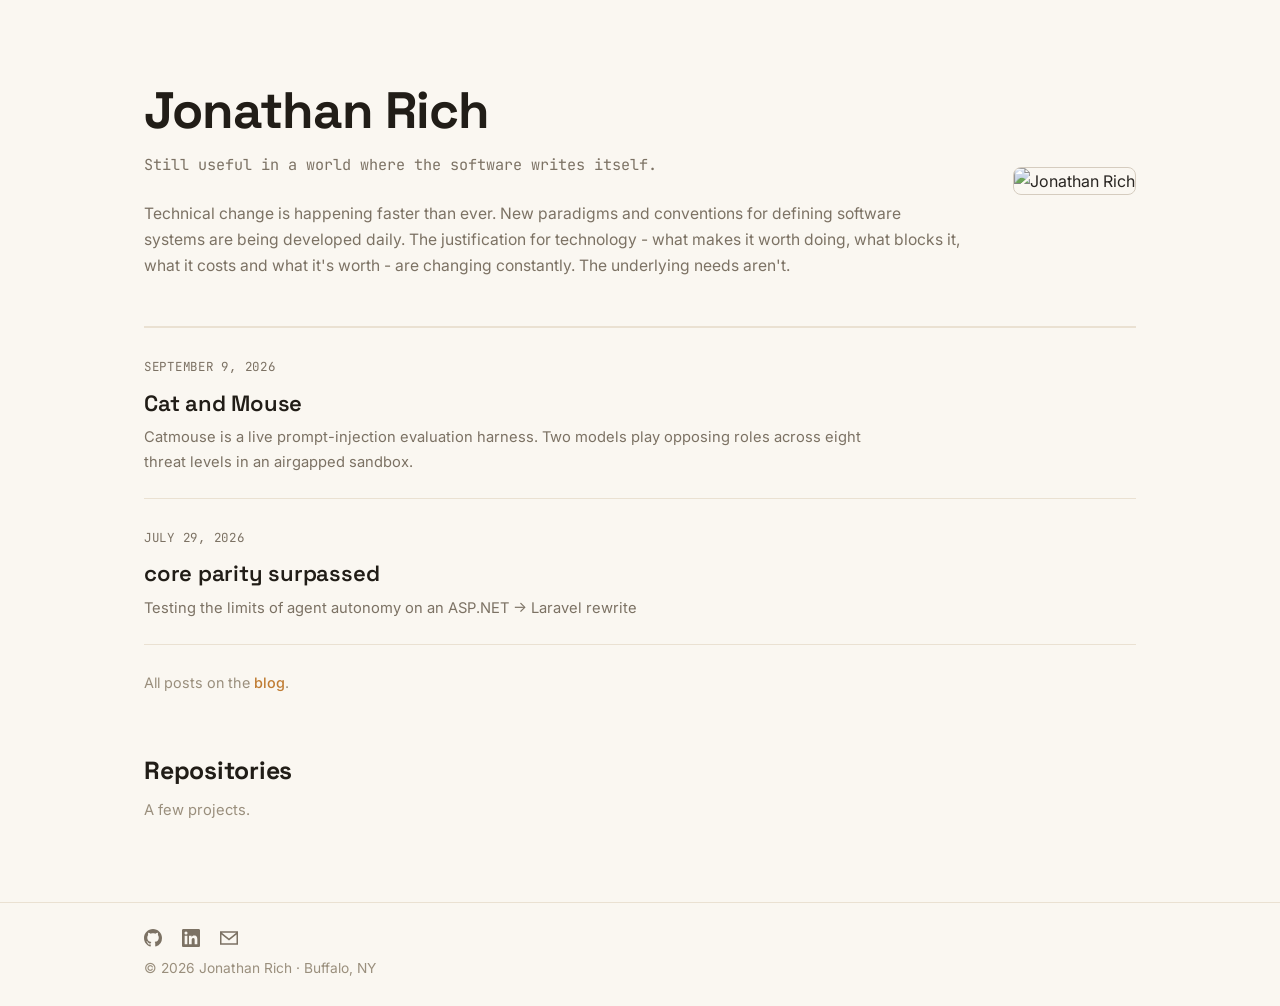
==== index.html @ 49f01486 "Posts." ====
<!DOCTYPE html>
<html lang="en">
<head>
  <meta charset="UTF-8">
  <meta name="viewport" content="width=device-width, initial-scale=1.0">
  <title>Jonathan Rich — Still useful.</title>
  <meta name="description" content="Jonathan Rich — Still useful in a world where the software writes itself.">
  <link rel="preconnect" href="https://fonts.googleapis.com">
  <link rel="preconnect" href="https://fonts.gstatic.com" crossorigin>
  <link href="https://fonts.googleapis.com/css2?family=Space+Grotesk:wght@500;600;700&family=Inter:wght@400;500;600&family=JetBrains+Mono:wght@400;500&display=swap" rel="stylesheet">
  <link rel="stylesheet" href="style.css">
</head>
<body>
  <main class="container">
    <section class="hero">
      <div class="hero-text">
        <h1>Jonathan Rich</h1>
        <p class="hero-bio">Still useful in a world where the software writes itself.</p>
        <div class="hero-about">
<p>Technical change is happening faster than ever. New paradigms and conventions for defining software systems are being developed daily. The justification for technology - what makes it worth doing, what blocks it, what it costs and what it's worth - are changing constantly. The underlying needs aren't.</p>
        </div>
      </div>
      <div class="hero-avatar">
        <img src="https://avatars.githubusercontent.com/u/1329233?v=4&amp;s=400" alt="Jonathan Rich" width="256" height="256">
      </div>
    </section>

    <section class="recent">
      <a class="post-entry" href="blog/cat-and-mouse.html">
        <span class="post-entry-date">September 9, 2026</span>
        <h3 class="post-entry-title">Cat and Mouse</h3>
        <p class="post-entry-desc">Catmouse is a live prompt-injection evaluation harness. Two models play opposing roles across eight threat levels in an airgapped sandbox.</p>
      </a>
      <a class="post-entry" href="blog/core-parity-surpassed.html">
        <span class="post-entry-date">July 29, 2026</span>
        <h3 class="post-entry-title">core parity surpassed</h3>
        <p class="post-entry-desc">Testing the limits of agent autonomy on an ASP.NET -> Laravel rewrite</p>
      </a>
      <p class="projects-more">All posts on the <a href="blog/index.html">blog</a>.</p>
    </section>

    <section class="projects">
      <div class="section-head">
        <h2>Repositories</h2>
        <p class="sub">A few projects.</p>
      </div>
      <ul class="project-list">

      </ul>
    </section>  </main>

  <footer class="site-footer">
    <div class="container">
      <p class="footer-links">
        <a href="https://github.com/jdrich" target="_blank" rel="noopener" aria-label="GitHub">
          <svg viewBox="0 0 16 16" xmlns="http://www.w3.org/2000/svg" role="img" aria-hidden="true"><path d="M8 0C3.58 0 0 3.58 0 8c0 3.54 2.29 6.53 5.47 7.59.4.07.55-.17.55-.38 0-.19-.01-.82-.01-1.49-2.01.37-2.53-.49-2.69-.94-.09-.23-.48-.94-.82-1.13-.28-.15-.68-.52-.01-.53.63-.01 1.08.58 1.23.82.72 1.21 1.87.87 2.33.66.07-.52.28-.87.51-1.07-1.78-.2-3.64-.89-3.64-3.95 0-.87.31-1.59.82-2.15-.08-.2-.36-1.02.08-2.12 0 0 .67-.21 2.2.82.64-.18 1.32-.27 2-.27s1.36.09 2 .27c1.53-1.04 2.2-.82 2.2-.82.44 1.1.16 1.92.08 2.12.51.56.82 1.27.82 2.15 0 3.07-1.87 3.75-3.65 3.95.29.25.54.73.54 1.48 0 1.07-.01 1.93-.01 2.2 0 .21.15.46.55.38A8.01 8.01 0 0 0 16 8c0-4.42-3.58-8-8-8z"/></svg>
        </a>
        <a href="https://www.linkedin.com/in/jonathan-rich-a9324a171" target="_blank" rel="noopener" aria-label="LinkedIn">
          <svg viewBox="0 0 24 24" xmlns="http://www.w3.org/2000/svg" role="img" aria-hidden="true"><path d="M20.447 20.452h-3.554v-5.569c0-1.328-.027-3.037-1.852-3.037-1.853 0-2.136 1.445-2.136 2.939v5.667H9.351V9h3.414v1.561h.046c.477-.9 1.637-1.85 3.37-1.85 3.601 0 4.267 2.37 4.267 5.455v6.286zM5.337 7.433a2.062 2.062 0 0 1-2.063-2.065 2.064 2.064 0 1 1 2.063 2.065zm1.782 13.019H3.555V9h3.564v11.452zM22.225 0H1.771C.792 0 0 .774 0 1.729v20.542C0 23.227.792 24 1.771 24h20.451C23.2 24 24 23.227 24 22.271V1.729C24 .774 23.2 0 22.222 0h.003z"/></svg>
        </a>
        <a href="mailto:jdrich+github@gmail.com" aria-label="Email">
          <svg viewBox="0 0 24 24" xmlns="http://www.w3.org/2000/svg" role="img" aria-hidden="true"><path d="M0 3v18h24V3H0zm21.518 2L12 12.713 2.482 5h19.036zM2 19V7.183l10 8.104 10-8.104V19H2z"/></svg>
        </a>
      </p>
      <p class="footer-note">
        &copy; <span id="year"></span> Jonathan Rich &middot; Buffalo, NY
      </p>
    </div>
  </footer>

  <script>
    document.getElementById('year').textContent = new Date().getFullYear();
  </script>

  <!-- super basic image modal for .prose-image -->
  <div id="img-modal" style="display:none;position:fixed;top:0;left:0;width:100%;height:100%;background:rgba(0,0,0,0.88);z-index:9999;align-items:center;justify-content:center;cursor:zoom-out;">
    <img id="modal-img" style="max-width:95vw;max-height:95vh;box-shadow:0 10px 40px rgba(0,0,0,.6);border-radius:6px;">
  </div>
  <script>
    (function(){
      const modal = document.getElementById('img-modal');
      const mimg = document.getElementById('modal-img');
      document.querySelectorAll('.prose .prose-image').forEach(function(img){
        img.addEventListener('click', function(){
          mimg.src = img.src;
          modal.style.display = 'flex';
        });
      });
      modal.addEventListener('click', function(){ modal.style.display = 'none'; });
      document.addEventListener('keydown', function(e){ if(e.key === 'Escape' && modal.style.display === 'flex') modal.style.display = 'none'; });
    })();
  </script>
</body>
</html>
---- style.css ----
/* Jonathan Rich — jonathanri.ch */

:root {
  --bg: #faf7f1;
  --bg-raised: #f4efe6;
  --panel: #ffffff;
  --line: #eae1d2;
  --line-strong: #d9ccb8;
  --bone: #2b2620;
  --ink: #211d17;
  --muted: #7c7264;
  --faint: #9a8f7d;
  --accent: #c07d34;
  --accent-dim: #a06a2d;
  --sans: "Space Grotesk", "Inter", -apple-system, BlinkMacSystemFont, "Segoe UI", Arial, sans-serif;
  --body: "Inter", -apple-system, BlinkMacSystemFont, "Segoe UI", Arial, sans-serif;
  --mono: "JetBrains Mono", ui-monospace, "Cascadia Mono", Consolas, monospace;
}

* { box-sizing: border-box; margin: 0; padding: 0; }

html { scroll-behavior: smooth; }

body {
  font-family: var(--body);
  color: var(--bone);
  background: var(--bg);
  line-height: 1.65;
  -webkit-font-smoothing: antialiased;
}

.container {
  max-width: 1040px;
  margin: 0 auto;
  padding: 0 24px;
}

/* ---------- minimal brand banner (name → home) ---------- */

.site-banner {
  border-bottom: 1px solid var(--line);
  background: rgba(250, 247, 241, 0.92);
  backdrop-filter: blur(6px);
}

.site-banner .container a {
  display: inline-block;
  font-family: var(--sans);
  font-weight: 700;
  color: var(--ink);
  text-decoration: none;
  font-size: 1.05rem;
  letter-spacing: -0.01em;
  padding-top: 14px;
  padding-bottom: 14px;
}

.site-banner .container a:hover { color: var(--accent); }

/* ---------- hero ---------- */

.hero {
  padding: 84px 0 48px;
  display: flex;
  align-items: center;
  justify-content: space-between;
  gap: 48px;
}

.hero-text {
  flex: 1;
  min-width: 0;
}

.hero-avatar img {
  width: 256px;
  height: 256px;
  border-radius: 8px;
  border: 1px solid var(--line-strong);
  filter: grayscale(35%);
  flex-shrink: 0;
}

.kicker {
  display: inline-block;
  font-family: var(--mono);
  font-size: 0.74rem;
  font-weight: 500;
  letter-spacing: 0.14em;
  text-transform: uppercase;
  color: var(--accent);
  border: 1px solid var(--line-strong);
  padding: 6px 14px;
  margin-bottom: 20px;
}

.hero h1 {
  font-family: var(--sans);
  font-size: 3.2rem;
  font-weight: 700;
  letter-spacing: -0.02em;
  line-height: 1.05;
  color: var(--ink);
}

.hero-bio {
  margin-top: 14px;
  font-family: var(--mono);
  font-size: 0.95rem;
  color: var(--muted);
}

.hero-about {
  margin-top: 24px;
  max-width: 100%;
  color: var(--muted);
  font-size: 0.98rem;
}
.hero-about p { margin: 0; }
.hero-about p + p { margin-top: 0.85em; }

.hero-about strong { color: var(--bone); font-weight: 600; }

/* ---------- recent writing (home) ---------- */

.recent {
  border-top: 1px solid var(--line);
  padding-bottom: 56px;
}

/* ---------- projects ---------- */

.projects { padding-bottom: 56px; }

.section-head h2 {
  font-family: var(--sans);
  font-size: 1.55rem;
  font-weight: 700;
  letter-spacing: -0.01em;
  color: var(--ink);
}

.section-head .sub {
  color: var(--faint);
  font-size: 0.92rem;
  margin-top: 6px;
  margin-bottom: 24px;
}

.project-list {
  list-style: none;
  display: grid;
  grid-template-columns: 1fr 1fr;
  gap: 14px;
}

.project-card {
  border: 1px solid var(--line);
  border-radius: 6px;
  padding: 18px 20px;
  background: var(--panel);
  transition: border-color 0.15s ease, transform 0.15s ease;
  position: relative;
}

.project-card:hover {
  border-color: var(--accent);
  transform: translateY(-2px);
}

.project-card h3 {
  font-family: var(--sans);
  font-size: 1.02rem;
  font-weight: 600;
  margin-bottom: 6px;
  letter-spacing: -0.01em;
}

.project-card h3 a {
  color: var(--ink);
  text-decoration: none;
}

.project-card h3 a:hover { color: var(--accent); }

/* whole card is the click target */
.project-card h3 a::after {
  content: "";
  position: absolute;
  inset: 0;
}

.project-card p {
  color: var(--muted);
  font-size: 0.88rem;
}

.lang {
  display: inline-block;
  margin-top: 12px;
  font-family: var(--mono);
  font-size: 0.7rem;
  font-weight: 500;
  letter-spacing: 0.06em;
  text-transform: uppercase;
  color: var(--faint);
  border: 1px solid var(--line-strong);
  padding: 2px 8px;
  border-radius: 3px;
}

.projects-more {
  margin-top: 26px;
  color: var(--faint);
  font-size: 0.9rem;
}

.projects-more a {
  color: var(--accent);
  text-decoration: none;
  font-weight: 500;
}

.projects-more a:hover { text-decoration: underline; }

/* ---------- blog ---------- */

.page-head {
  padding: 72px 0 32px;
}

.page-head h1 {
  font-family: var(--sans);
  font-size: 2.6rem;
  font-weight: 700;
  letter-spacing: -0.02em;
  color: var(--ink);
}

.page-head p {
  margin-top: 10px;
  color: var(--muted);
  font-size: 0.98rem;
}

.blog-index {
  padding: 0 0 64px;
}

.blog-index .empty {
  color: var(--muted);
  border: 1px dashed var(--line-strong);
  border-radius: 6px;
  padding: 48px 20px;
  text-align: center;
  font-family: var(--mono);
  font-size: 0.88rem;
}

.post-entry {
  display: block;
  padding: 24px 0;
  border-bottom: 1px solid var(--line);
  text-decoration: none;
  color: inherit;
}

.post-entry:first-of-type { border-top: 1px solid var(--line); }

.post-entry:hover h3 { color: var(--accent); }

.post-entry-date {
  font-family: var(--mono);
  font-size: 0.78rem;
  color: var(--muted);
  text-transform: uppercase;
  letter-spacing: 0.06em;
}

.post-entry-title {
  font-family: var(--sans);
  font-size: 1.38rem;
  font-weight: 600;
  color: var(--ink);
  margin: 6px 0 4px;
  letter-spacing: -0.01em;
  transition: color 0.15s ease;
}

.post-entry-desc {
  color: var(--muted);
  font-size: 0.92rem;
  max-width: 720px;
}

/* ---------- single post ---------- */

.post {
  padding: 72px 0 80px;
}

.post-meta {
  font-family: var(--mono);
  font-size: 0.8rem;
  color: var(--muted);
  margin-bottom: 18px;
}

.post-meta a {
  color: var(--muted);
  text-decoration: none;
}

.post-meta a:hover { color: var(--accent); }

.post-title {
  font-family: var(--sans);
  font-size: 2.4rem;
  font-weight: 700;
  letter-spacing: -0.02em;
  color: var(--ink);
  line-height: 1.15;
  margin-bottom: 24px;
}

.prose {
  font-size: 1.02rem;
  color: var(--bone);
  max-width: 720px;
}

.prose h2 {
  font-family: var(--sans);
  font-size: 1.45rem;
  font-weight: 600;
  color: var(--ink);
  margin: 40px 0 14px;
}

.prose h3 {
  font-family: var(--sans);
  font-size: 1.15rem;
  font-weight: 600;
  color: var(--ink);
  margin: 32px 0 10px;
}

.prose p { margin: 0 0 18px; }

.prose a {
  color: var(--accent-dim);
  text-decoration: underline;
  text-underline-offset: 2px;
}

.prose a:hover { color: var(--accent); }

.prose strong { color: var(--ink); font-weight: 600; }

.prose ul {
  margin: 0 0 18px;
  padding-left: 24px;
}

.prose li { margin: 6px 0; }

.prose blockquote {
  background: var(--bg-raised);
  border-left: 3px solid var(--accent);
  border-radius: 0 6px 6px 0;
  padding: 16px 20px;
  margin: 26px 0;
  color: var(--ink);
  font-style: normal;
}

.prose blockquote p {
  margin: 0 0 10px;
  color: var(--ink);
}

.prose blockquote p:last-child { margin-bottom: 0; }

.prose code {
  font-family: var(--mono);
  font-size: 0.86em;
  background: var(--bg-raised);
  border: 1px solid var(--line);
  border-radius: 4px;
  padding: 1px 5px;
  color: var(--ink);
}

.prose pre {
  background: var(--bg-raised);
  border: 1px solid var(--line);
  border-radius: 6px;
  padding: 16px 18px;
  overflow-x: auto;
  margin: 0 0 18px;
}

.prose pre code {
  background: none;
  border: none;
  padding: 0;
  font-size: 0.86rem;
  line-height: 1.55;
}

.prose hr {
  border: none;
  border-top: 1px solid var(--line);
  margin: 32px 0;
}

/* ---------- footer ---------- */

.site-footer {
  border-top: 1px solid var(--line);
  padding: 26px 0;
  color: var(--faint);
  font-size: 0.86rem;
}

.site-footer .footer-links {
  display: flex;
  align-items: center;
  gap: 20px;
  margin-bottom: 10px;
}

.site-footer .footer-links a {
  display: inline-flex;
}

.site-footer .footer-links svg {
  width: 18px;
  height: 18px;
  fill: currentColor;
}

.site-footer .footer-note {
  color: var(--faint);
}

.site-footer a {
  color: var(--muted);
  text-decoration: none;
}

.site-footer a:hover { color: var(--accent); }

/* ---------- responsive ---------- */

@media (max-width: 720px) {
  .project-list { grid-template-columns: 1fr; }
  .hero {
    flex-direction: column;
    align-items: flex-start;
    gap: 28px;
    padding-top: 56px;
  }
  .hero-avatar img { width: 224px; height: 224px; }
  .hero h1 { font-size: 2.3rem; }
}

@media (max-width: 480px) {
  .container { padding: 0 20px; }
}
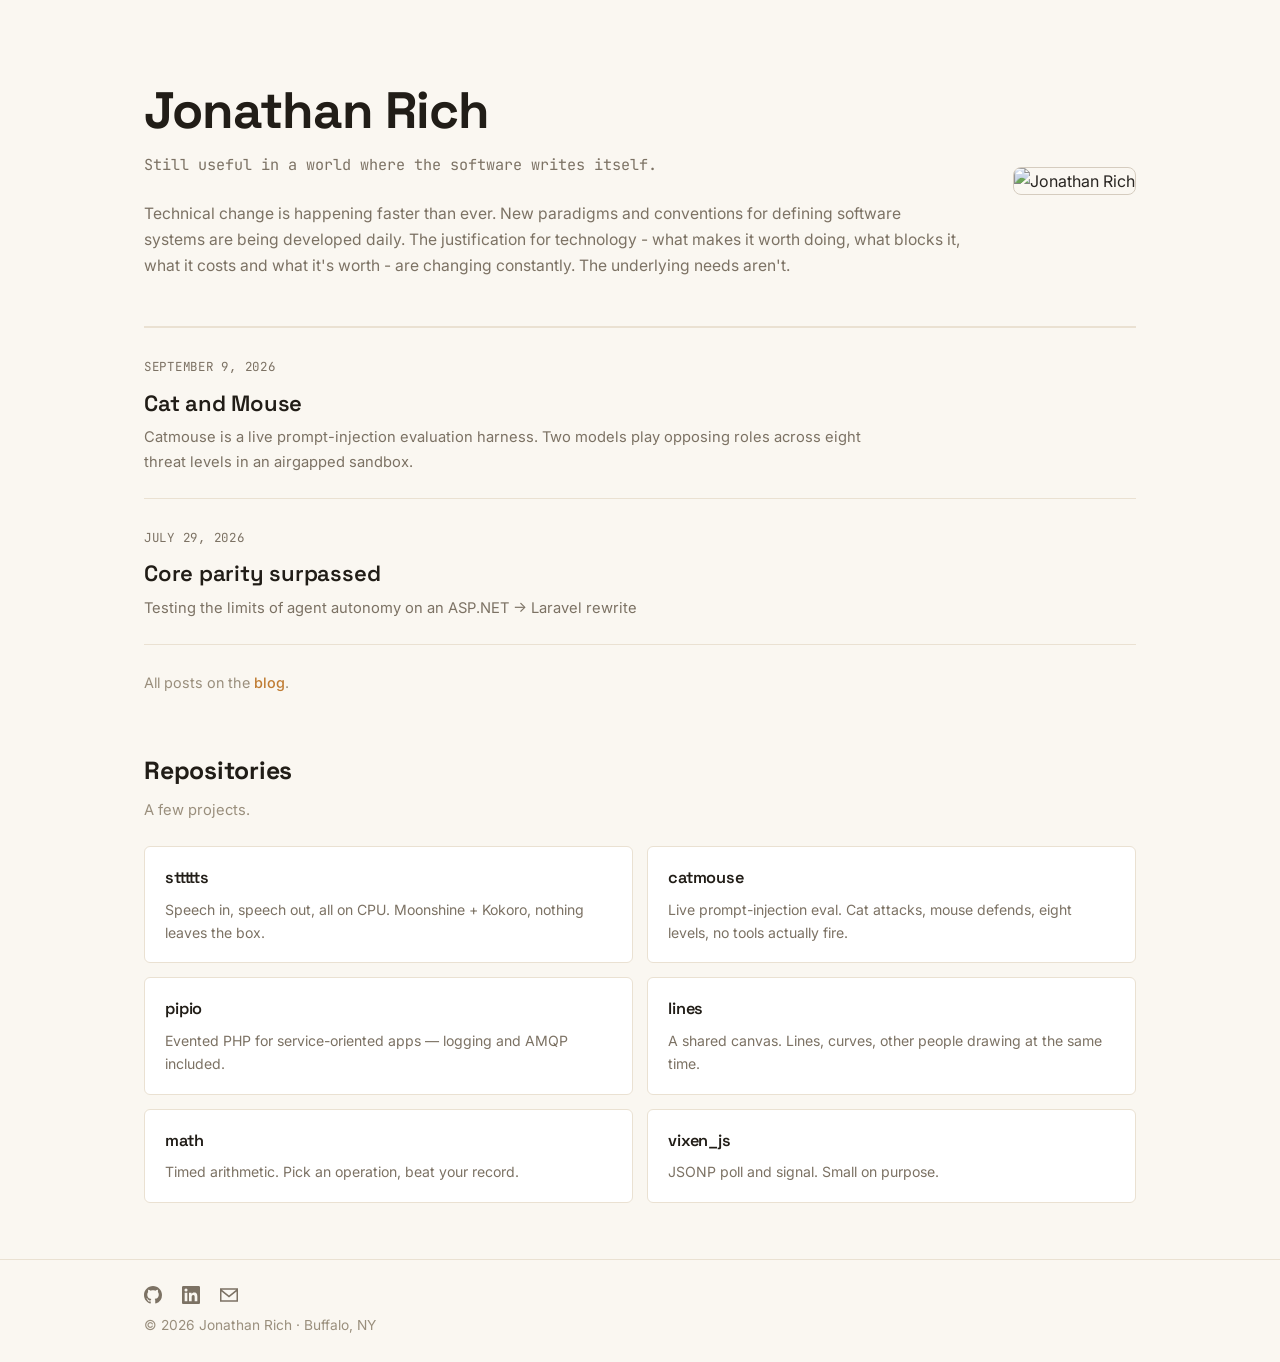
==== commit 2406ea77: "Fixing grok's insistence." ====
--- a/index.html
+++ b/index.html
@@ -33,7 +33,7 @@
       </a>
       <a class="post-entry" href="blog/core-parity-surpassed.html">
         <span class="post-entry-date">July 29, 2026</span>
-        <h3 class="post-entry-title">core parity surpassed</h3>
+        <h3 class="post-entry-title">Core parity surpassed</h3>
         <p class="post-entry-desc">Testing the limits of agent autonomy on an ASP.NET -> Laravel rewrite</p>
       </a>
       <p class="projects-more">All posts on the <a href="blog/index.html">blog</a>.</p>
@@ -45,7 +45,30 @@
         <p class="sub">A few projects.</p>
       </div>
       <ul class="project-list">
-
+        <li class="project-card">
+          <h3><a href="https://github.com/jdrich/sttttts" target="_blank" rel="noopener">sttttts</a></h3>
+          <p>Speech in, speech out, all on CPU. Moonshine + Kokoro, nothing leaves the box.</p>
+        </li>
+        <li class="project-card">
+          <h3><a href="https://github.com/jdrich/catmouse" target="_blank" rel="noopener">catmouse</a></h3>
+          <p>Live prompt-injection eval. Cat attacks, mouse defends, eight levels, no tools actually fire.</p>
+        </li>
+        <li class="project-card">
+          <h3><a href="https://github.com/jdrich/pipio" target="_blank" rel="noopener">pipio</a></h3>
+          <p>Evented PHP for service-oriented apps — logging and AMQP included.</p>
+        </li>
+        <li class="project-card">
+          <h3><a href="https://github.com/jdrich/lines" target="_blank" rel="noopener">lines</a></h3>
+          <p>A shared canvas. Lines, curves, other people drawing at the same time.</p>
+        </li>
+        <li class="project-card">
+          <h3><a href="https://github.com/jdrich/math" target="_blank" rel="noopener">math</a></h3>
+          <p>Timed arithmetic. Pick an operation, beat your record.</p>
+        </li>
+        <li class="project-card">
+          <h3><a href="https://github.com/jdrich/vixen_js" target="_blank" rel="noopener">vixen_js</a></h3>
+          <p>JSONP poll and signal. Small on purpose.</p>
+        </li>
       </ul>
     </section>  </main>
 
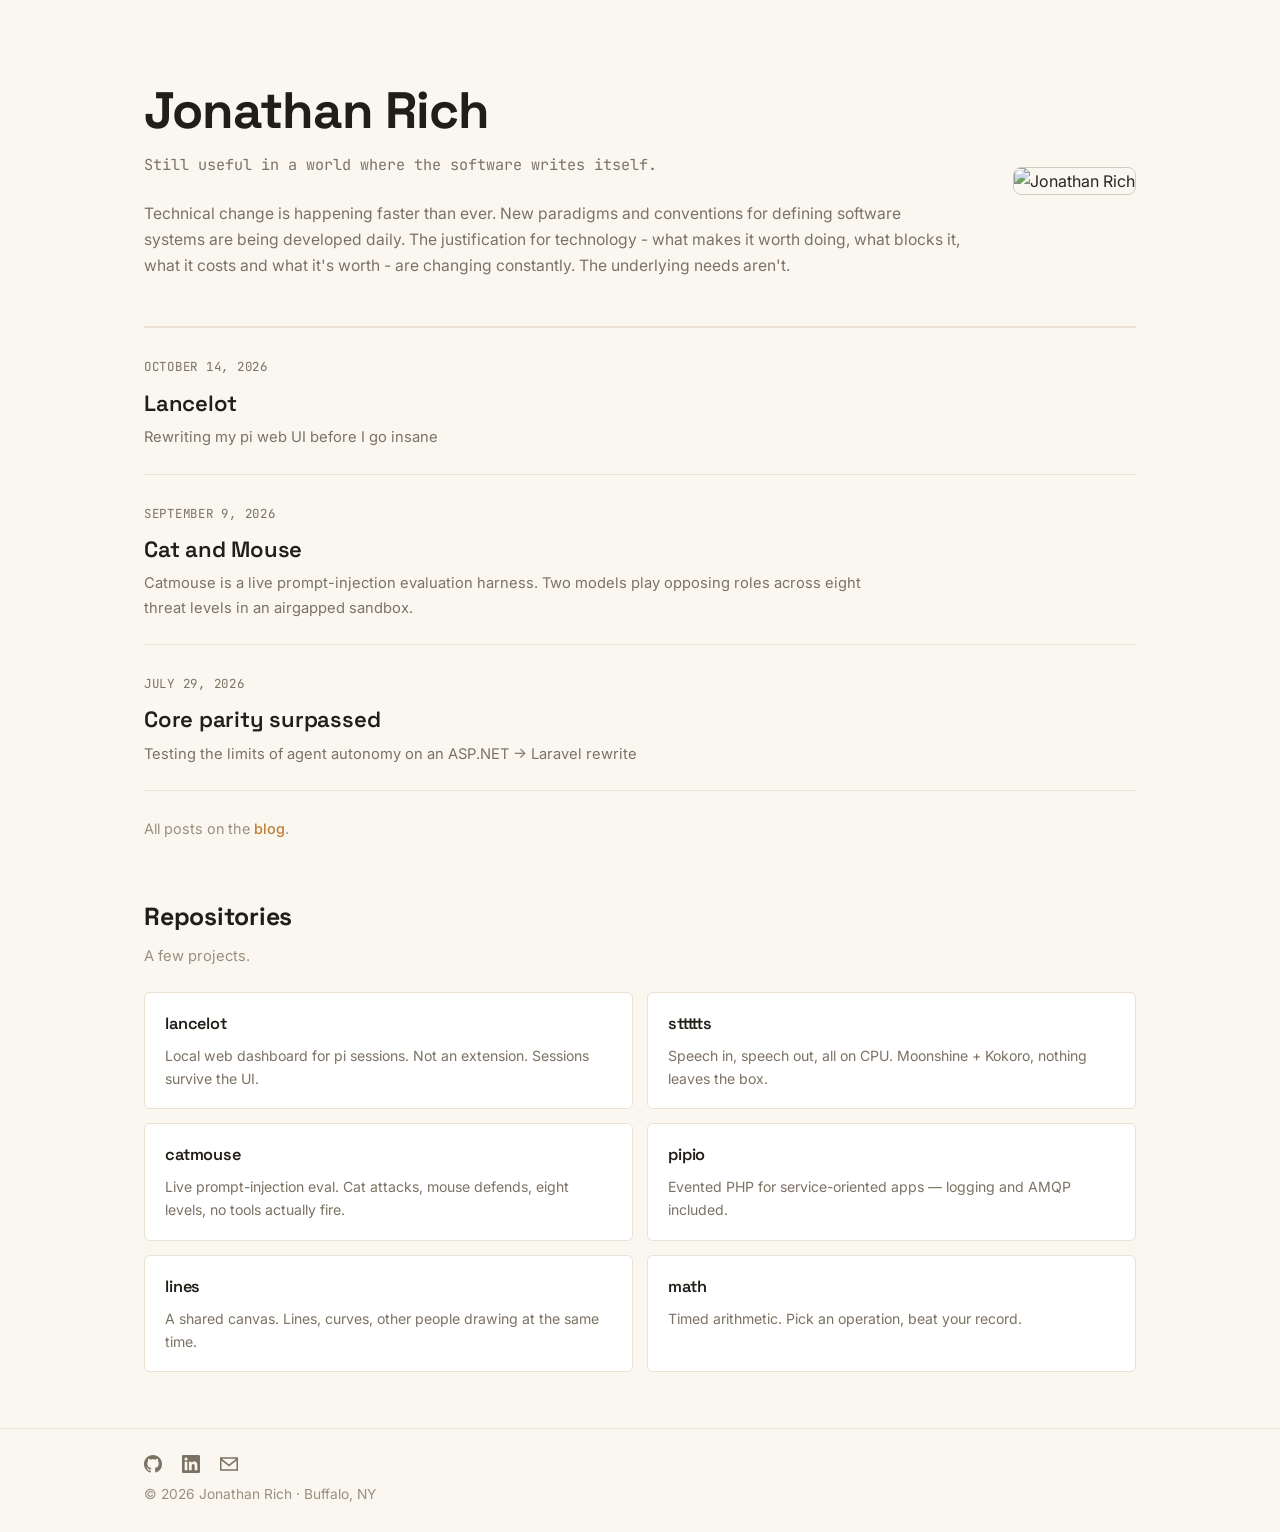
==== commit ac6591a3: "Publish Lancelot post." ====
--- a/index.html
+++ b/index.html
@@ -26,6 +26,11 @@
     </section>
 
     <section class="recent">
+      <a class="post-entry" href="blog/lancelot.html">
+        <span class="post-entry-date">October 14, 2026</span>
+        <h3 class="post-entry-title">Lancelot</h3>
+        <p class="post-entry-desc">Rewriting my pi web UI before I go insane</p>
+      </a>
       <a class="post-entry" href="blog/cat-and-mouse.html">
         <span class="post-entry-date">September 9, 2026</span>
         <h3 class="post-entry-title">Cat and Mouse</h3>
@@ -46,6 +51,10 @@
       </div>
       <ul class="project-list">
         <li class="project-card">
+          <h3><a href="https://github.com/jdrich/lancelot" target="_blank" rel="noopener">lancelot</a></h3>
+          <p>Local web dashboard for pi sessions. Not an extension. Sessions survive the UI.</p>
+        </li>
+        <li class="project-card">
           <h3><a href="https://github.com/jdrich/sttttts" target="_blank" rel="noopener">sttttts</a></h3>
           <p>Speech in, speech out, all on CPU. Moonshine + Kokoro, nothing leaves the box.</p>
         </li>
@@ -64,10 +73,6 @@
         <li class="project-card">
           <h3><a href="https://github.com/jdrich/math" target="_blank" rel="noopener">math</a></h3>
           <p>Timed arithmetic. Pick an operation, beat your record.</p>
-        </li>
-        <li class="project-card">
-          <h3><a href="https://github.com/jdrich/vixen_js" target="_blank" rel="noopener">vixen_js</a></h3>
-          <p>JSONP poll and signal. Small on purpose.</p>
         </li>
       </ul>
     </section>  </main>
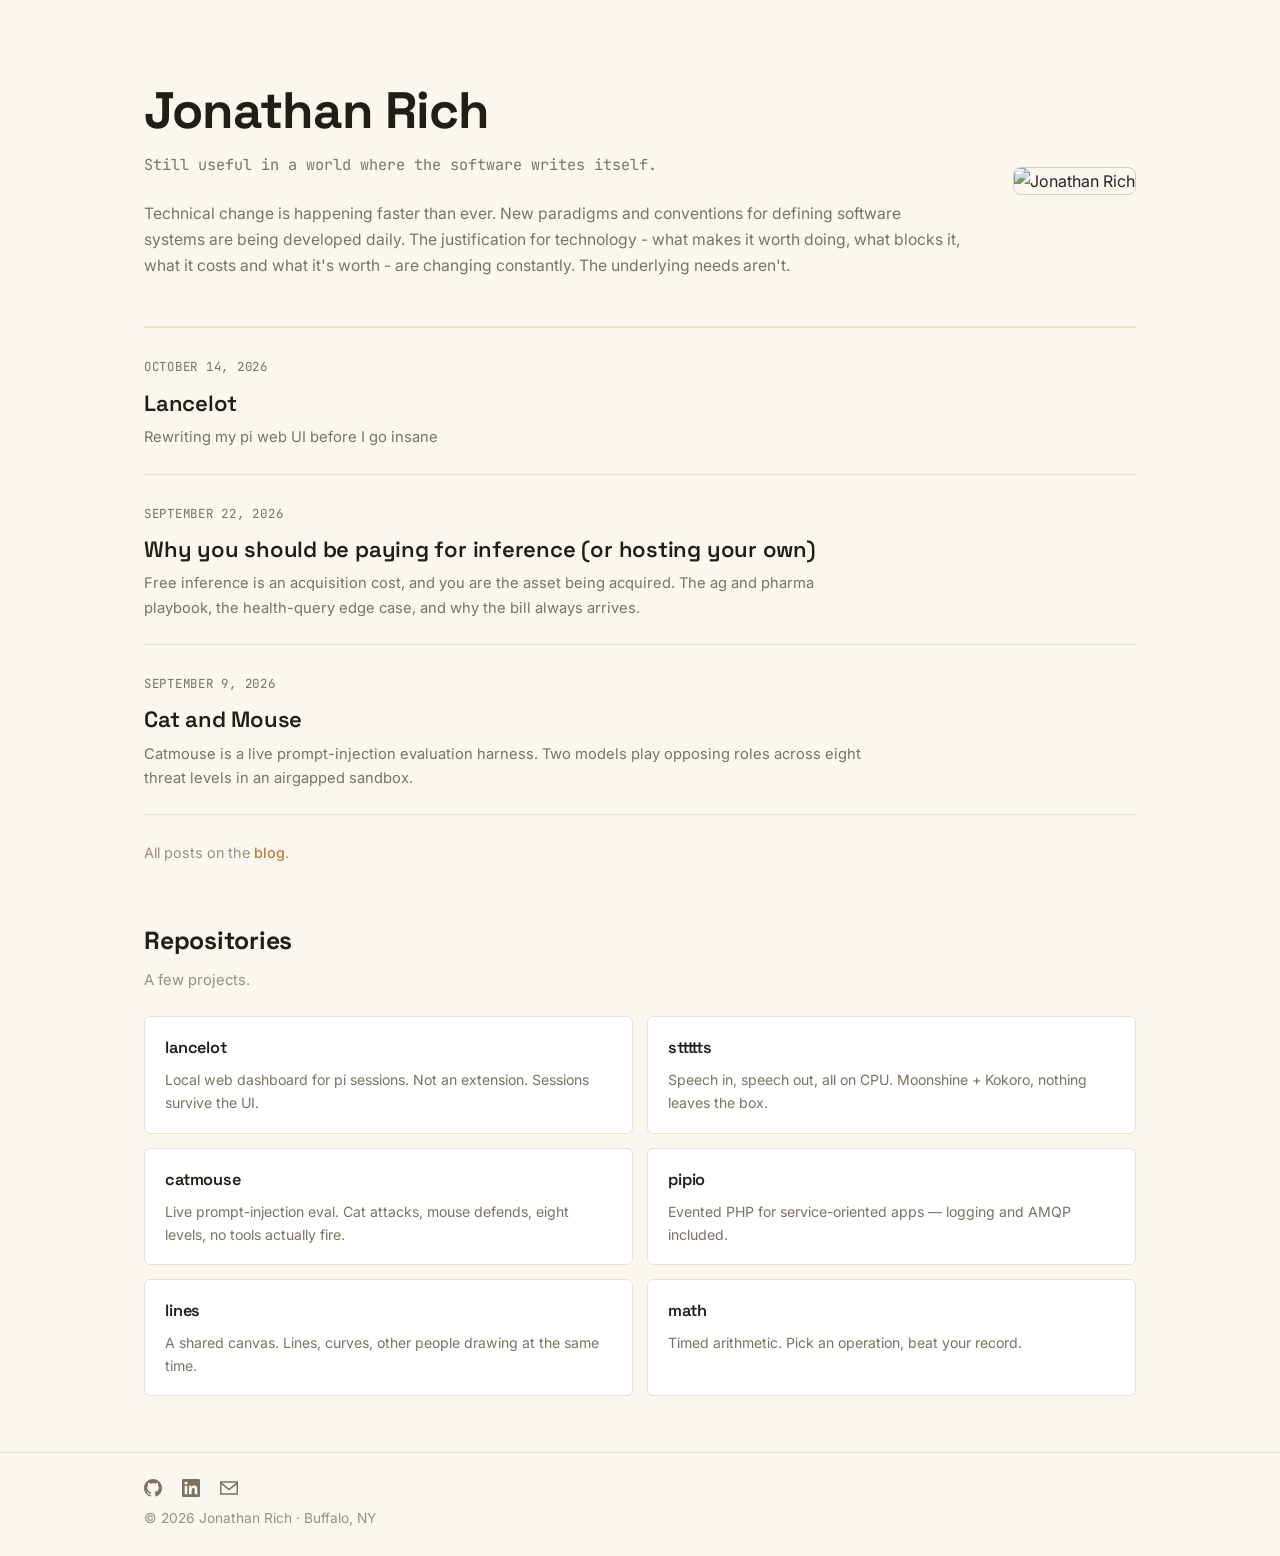
==== commit 5e34561c: "Include paying-for-inference in the publish." ====
--- a/index.html
+++ b/index.html
@@ -31,15 +31,15 @@
         <h3 class="post-entry-title">Lancelot</h3>
         <p class="post-entry-desc">Rewriting my pi web UI before I go insane</p>
       </a>
+      <a class="post-entry" href="blog/paying-for-inference.html">
+        <span class="post-entry-date">September 22, 2026</span>
+        <h3 class="post-entry-title">Why you should be paying for inference (or hosting your own)</h3>
+        <p class="post-entry-desc">Free inference is an acquisition cost, and you are the asset being acquired. The ag and pharma playbook, the health-query edge case, and why the bill always arrives.</p>
+      </a>
       <a class="post-entry" href="blog/cat-and-mouse.html">
         <span class="post-entry-date">September 9, 2026</span>
         <h3 class="post-entry-title">Cat and Mouse</h3>
         <p class="post-entry-desc">Catmouse is a live prompt-injection evaluation harness. Two models play opposing roles across eight threat levels in an airgapped sandbox.</p>
-      </a>
-      <a class="post-entry" href="blog/core-parity-surpassed.html">
-        <span class="post-entry-date">July 29, 2026</span>
-        <h3 class="post-entry-title">Core parity surpassed</h3>
-        <p class="post-entry-desc">Testing the limits of agent autonomy on an ASP.NET -> Laravel rewrite</p>
       </a>
       <p class="projects-more">All posts on the <a href="blog/index.html">blog</a>.</p>
     </section>
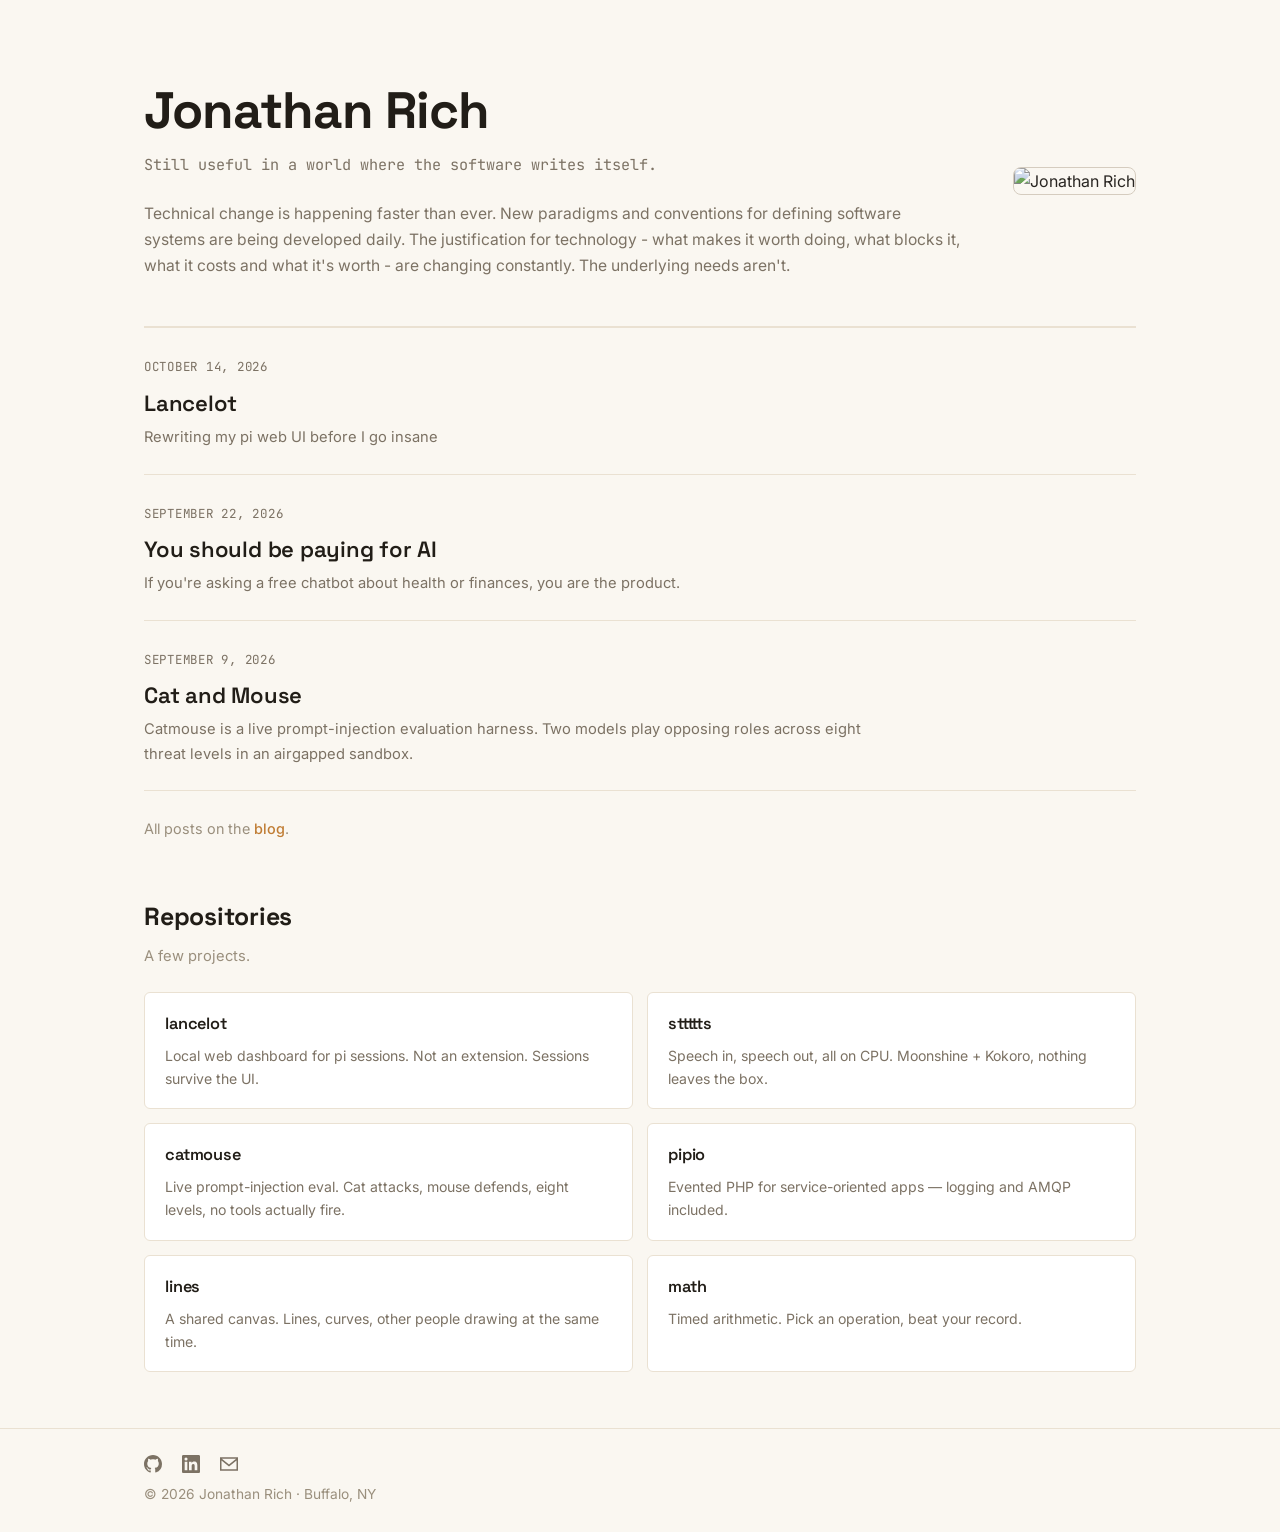
==== commit e3d17b62: "Rewrite paying-for-inference for publish." ====
--- a/index.html
+++ b/index.html
@@ -33,8 +33,8 @@
       </a>
       <a class="post-entry" href="blog/paying-for-inference.html">
         <span class="post-entry-date">September 22, 2026</span>
-        <h3 class="post-entry-title">Why you should be paying for inference (or hosting your own)</h3>
-        <p class="post-entry-desc">Free inference is an acquisition cost, and you are the asset being acquired. The ag and pharma playbook, the health-query edge case, and why the bill always arrives.</p>
+        <h3 class="post-entry-title">You should be paying for AI</h3>
+        <p class="post-entry-desc">If you're asking a free chatbot about health or finances, you are the product.</p>
       </a>
       <a class="post-entry" href="blog/cat-and-mouse.html">
         <span class="post-entry-date">September 9, 2026</span>
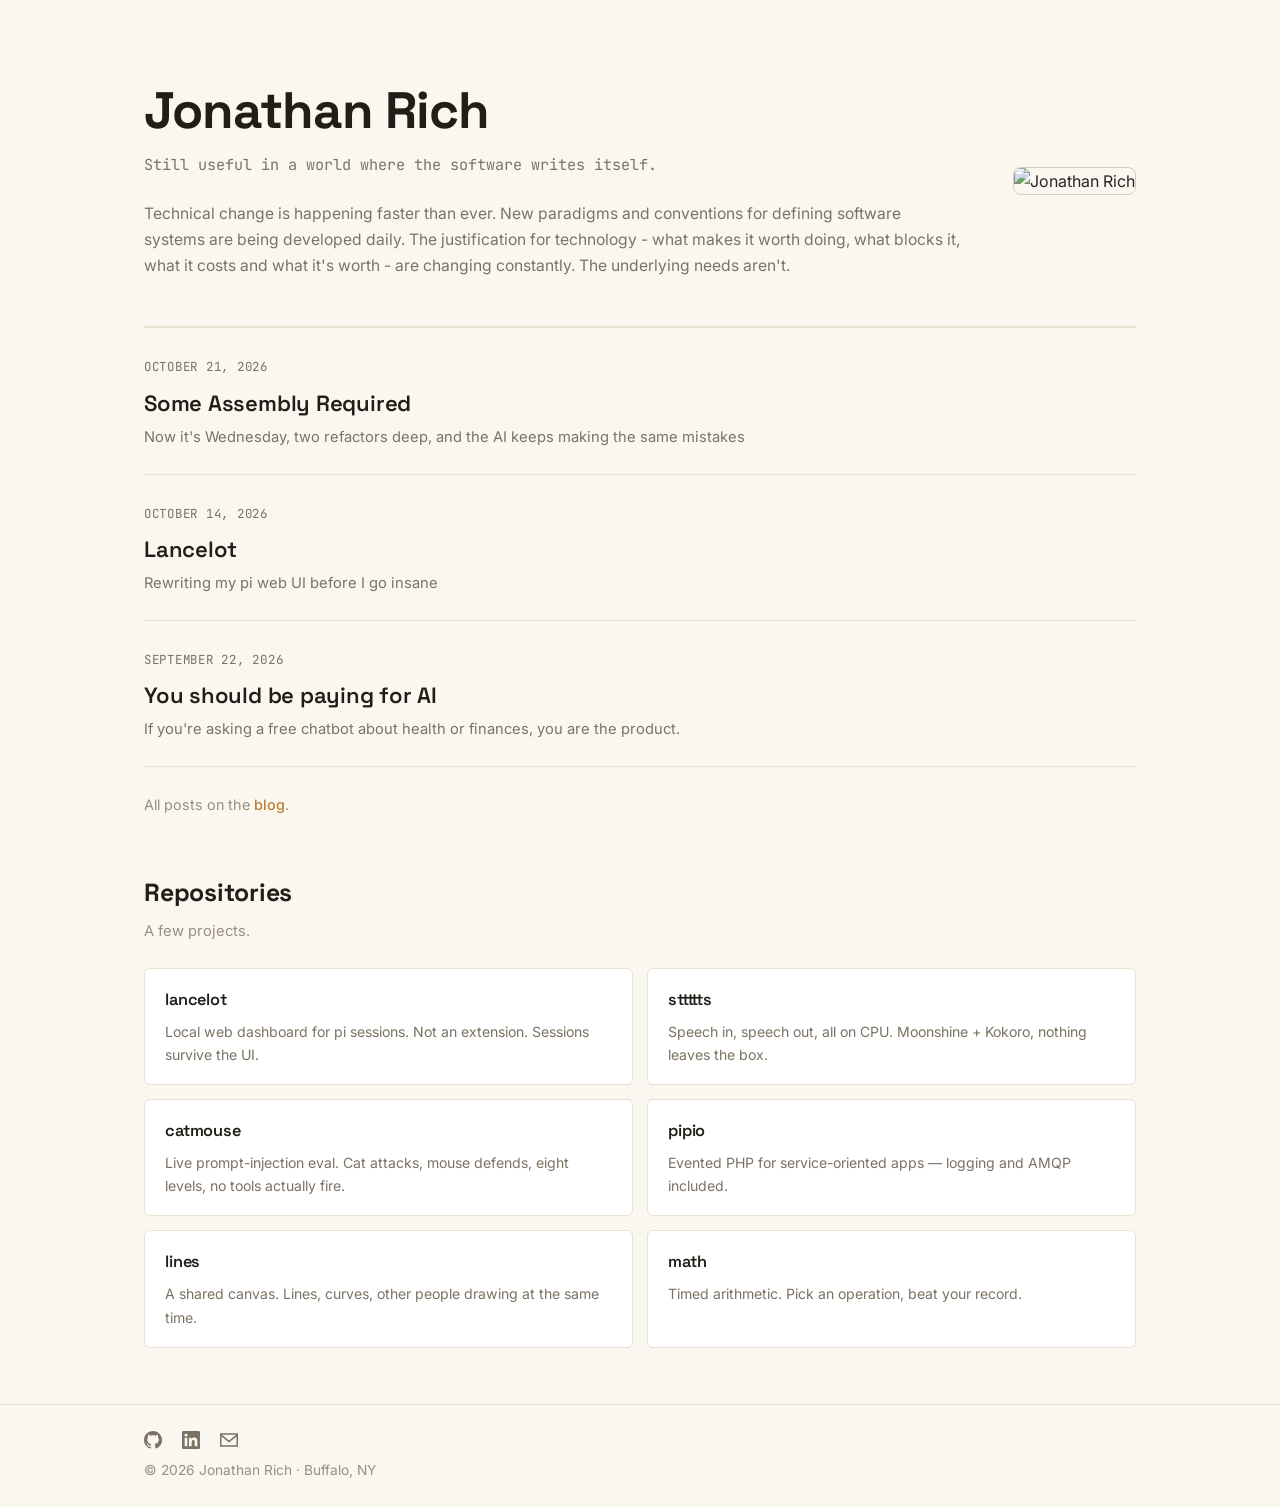
==== commit c1654502: "Publish Some Assembly Required." ====
--- a/index.html
+++ b/index.html
@@ -1,10 +1,21 @@
 <!DOCTYPE html>
-<html lang="en">
+<html lang="en" prefix="og: https://ogp.me/ns#">
 <head>
   <meta charset="UTF-8">
   <meta name="viewport" content="width=device-width, initial-scale=1.0">
   <title>Jonathan Rich — Still useful.</title>
   <meta name="description" content="Jonathan Rich — Still useful in a world where the software writes itself.">
+  <link rel="canonical" href="https://jonathanri.ch/">
+  <meta property="og:title" content="Jonathan Rich — Still useful.">
+  <meta property="og:description" content="Jonathan Rich — Still useful in a world where the software writes itself.">
+  <meta property="og:locale" content="en_US">
+  <meta property="og:type" content="website">
+  <meta property="og:site_name" content="Jonathan Rich">
+  <meta property="og:url" content="https://jonathanri.ch/">
+  <meta property="og:image" content="https://avatars.githubusercontent.com/u/1329233?v=4&amp;s=400">
+  <meta property="og:image:alt" content="Jonathan Rich — Still useful.">
+  <meta name="twitter:image" content="https://avatars.githubusercontent.com/u/1329233?v=4&amp;s=400">
+  <meta name="twitter:card" content="summary_large_image">
   <link rel="preconnect" href="https://fonts.googleapis.com">
   <link rel="preconnect" href="https://fonts.gstatic.com" crossorigin>
   <link href="https://fonts.googleapis.com/css2?family=Space+Grotesk:wght@500;600;700&family=Inter:wght@400;500;600&family=JetBrains+Mono:wght@400;500&display=swap" rel="stylesheet">
@@ -26,6 +37,11 @@
     </section>
 
     <section class="recent">
+      <a class="post-entry" href="blog/some-assembly-required.html">
+        <span class="post-entry-date">October 21, 2026</span>
+        <h3 class="post-entry-title">Some Assembly Required</h3>
+        <p class="post-entry-desc">Now it's Wednesday, two refactors deep, and the AI keeps making the same mistakes</p>
+      </a>
       <a class="post-entry" href="blog/lancelot.html">
         <span class="post-entry-date">October 14, 2026</span>
         <h3 class="post-entry-title">Lancelot</h3>
@@ -35,11 +51,6 @@
         <span class="post-entry-date">September 22, 2026</span>
         <h3 class="post-entry-title">You should be paying for AI</h3>
         <p class="post-entry-desc">If you're asking a free chatbot about health or finances, you are the product.</p>
-      </a>
-      <a class="post-entry" href="blog/cat-and-mouse.html">
-        <span class="post-entry-date">September 9, 2026</span>
-        <h3 class="post-entry-title">Cat and Mouse</h3>
-        <p class="post-entry-desc">Catmouse is a live prompt-injection evaluation harness. Two models play opposing roles across eight threat levels in an airgapped sandbox.</p>
       </a>
       <p class="projects-more">All posts on the <a href="blog/index.html">blog</a>.</p>
     </section>
